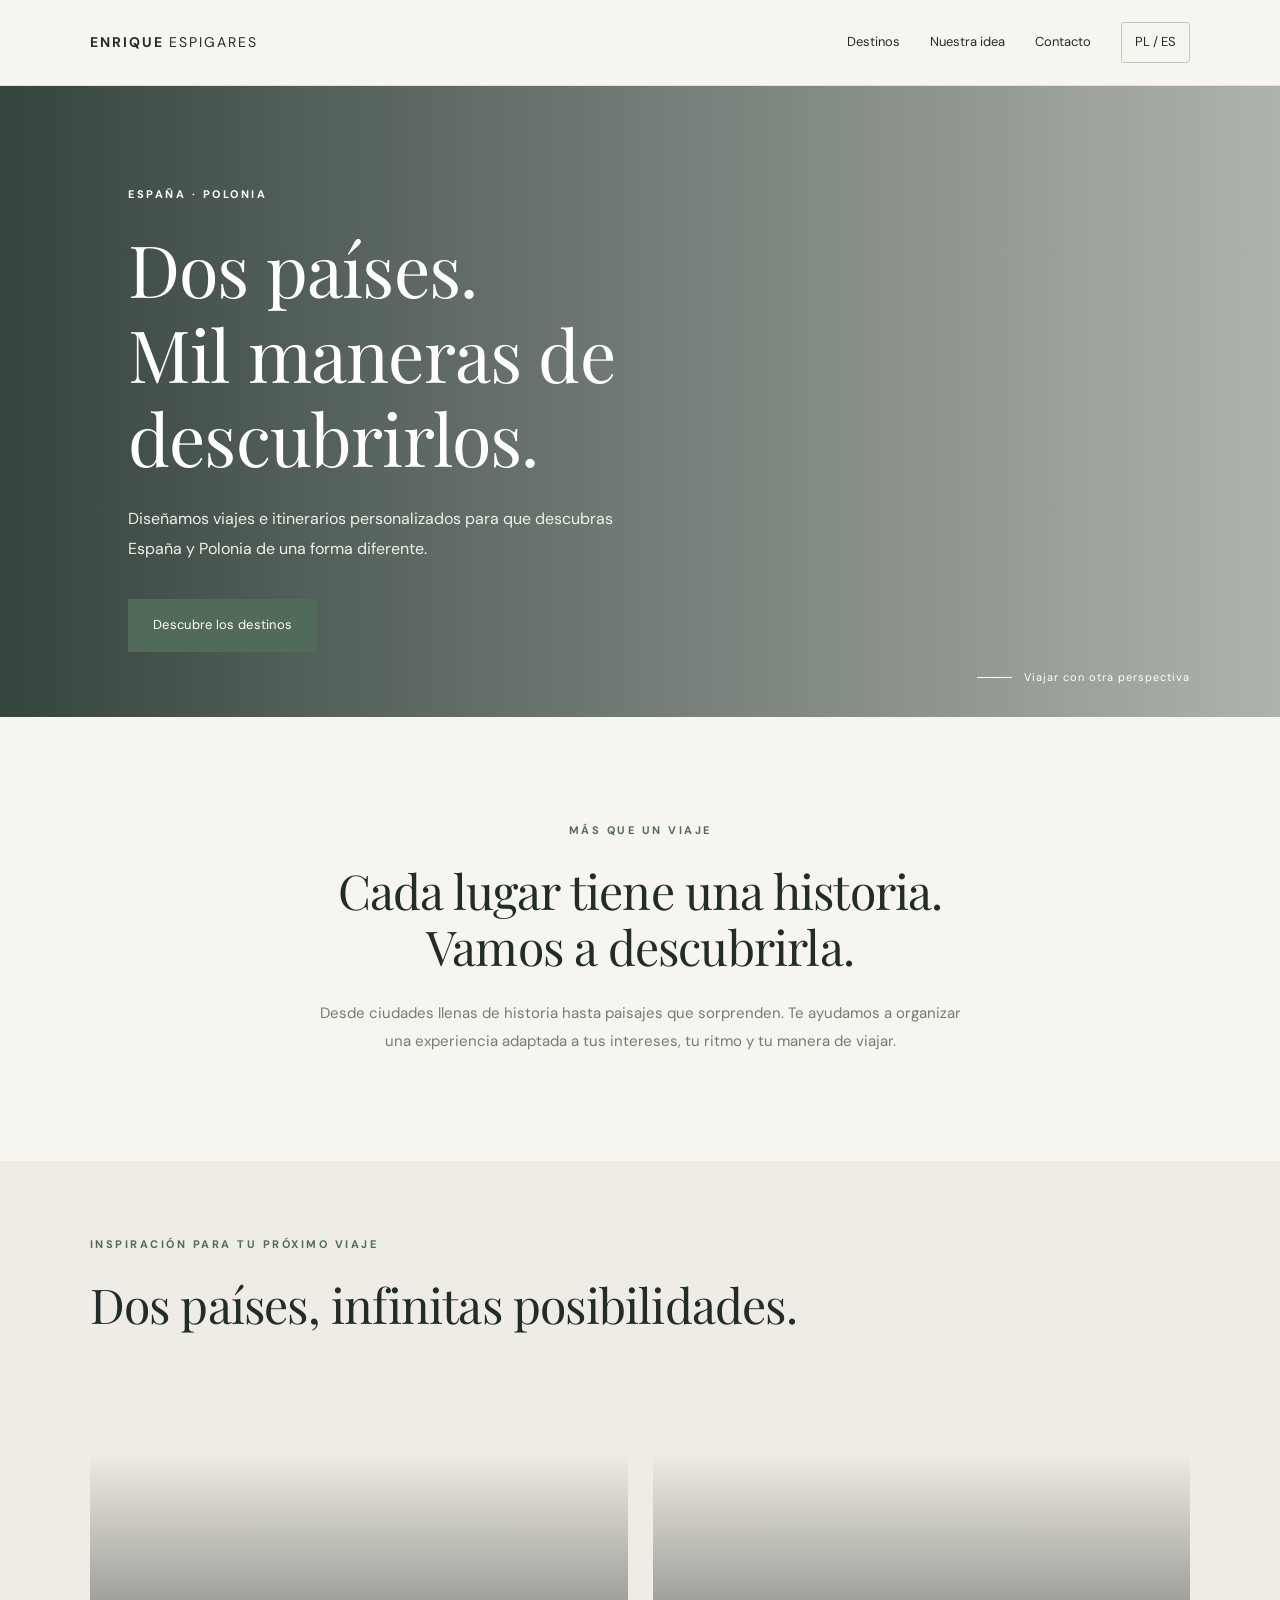
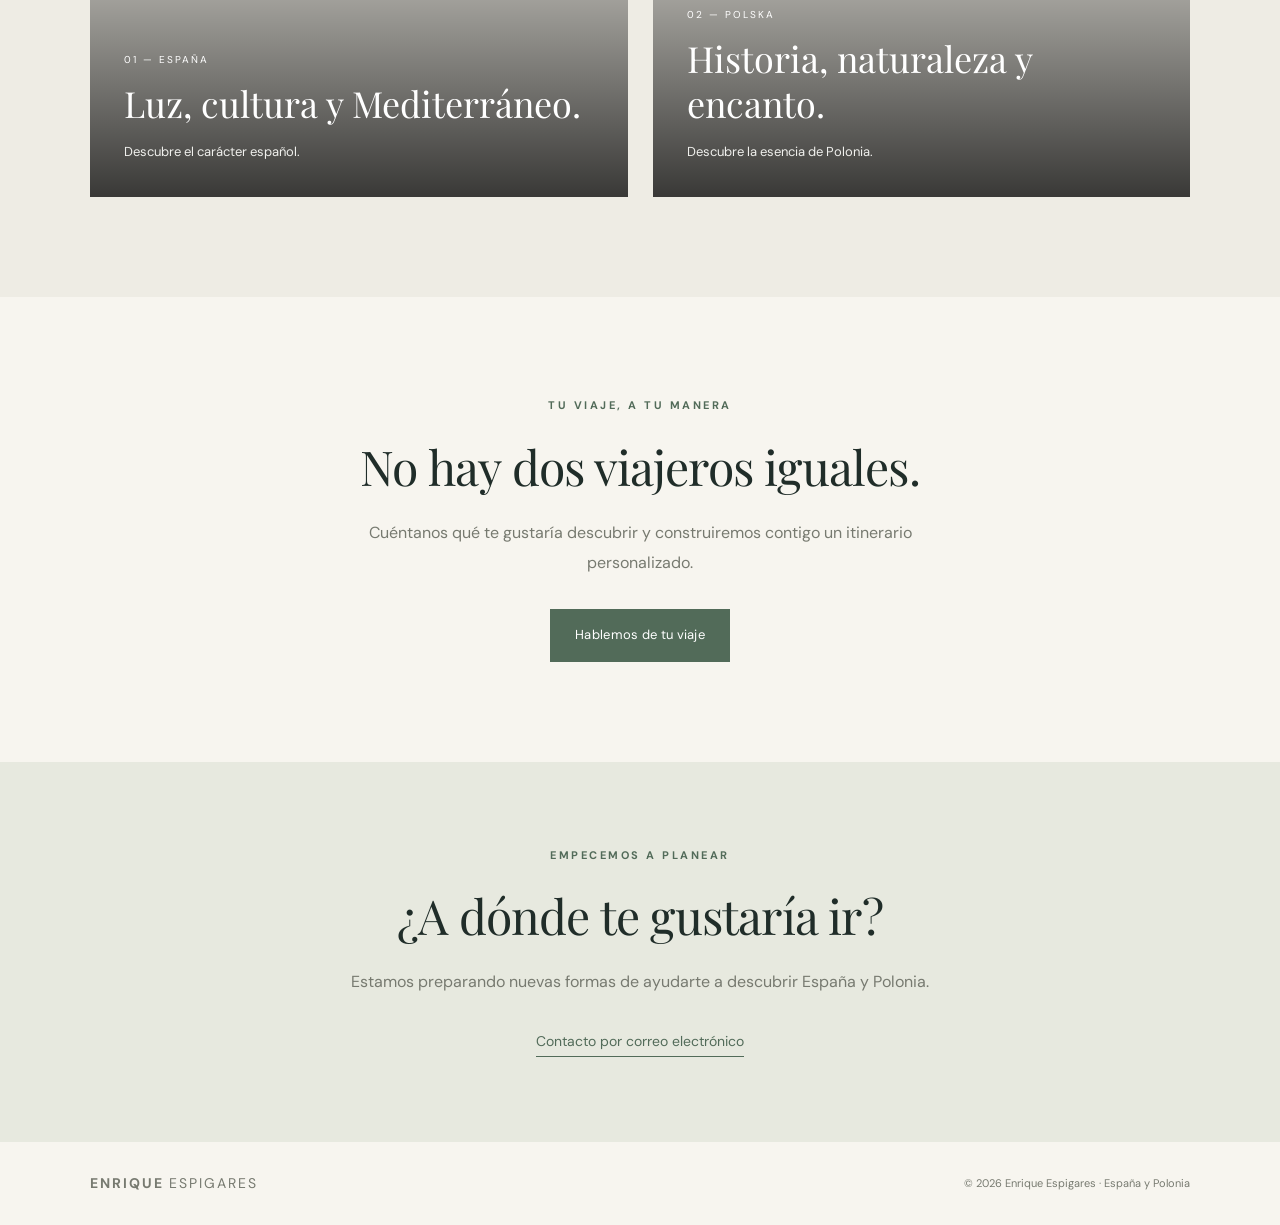
==== index.html @ e88c7cc9 "Primera version de la web" ====
<!DOCTYPE html>
<html lang="es">
<head>
  <meta charset="UTF-8">
  <meta name="viewport" content="width=device-width, initial-scale=1.0">

  <meta name="description" content="Viajes personalizados entre España y Polonia. Descubre nuevos destinos con itinerarios creados a tu medida.">

  <title>Enrique Espigares | Viajes entre España y Polonia</title>

  <link rel="stylesheet" href="style.css">
  <script src="script.js" defer></script>
</head>
<body>

  <header class="header">
    <a href="#" class="logo">ENRIQUE <span>ESPIGARES</span></a>

    <nav class="navigation">
  <a href="#destinos" id="nav-destinations">Destinos</a>
<a href="#experiencia" id="nav-experience">Nuestra idea</a>
<a href="#contacto" id="nav-contact">Contacto</a>
      <button id="language-toggle" class="language-button">PL / ES</button>
    </nav>
  </header>

  <main>
    <section class="hero">
      <div class="hero-content">
        <p class="eyebrow">ESPAÑA · POLONIA</p>

        <h1 id="hero-title">Dos países.<br>Mil maneras de descubrirlos.</h1>

        <p id="hero-description" class="hero-description">
          Diseñamos viajes e itinerarios personalizados para que descubras España y Polonia de una forma diferente.
        </p>

        <a href="#destinos" class="primary-button" id="hero-button">
          Descubre los destinos
        </a>
      </div>

      <div class="hero-note">
        <span class="note-line"></span>
<span id="hero-note">Viajar con otra perspectiva</span>      </div>
    </section>

    <section class="intro" id="experiencia">
      <p class="eyebrow">MÁS QUE UN VIAJE</p>
      <h2 id="intro-title">Cada lugar tiene una historia.<br>Vamos a descubrirla.</h2>
      <p id="intro-description">
        Desde ciudades llenas de historia hasta paisajes que sorprenden.
        Te ayudamos a organizar una experiencia adaptada a tus intereses,
        tu ritmo y tu manera de viajar.
      </p>
    </section>

    <section class="destinations" id="destinos">
      <div class="section-heading">
        <div>
          <p class="eyebrow">INSPIRACIÓN PARA TU PRÓXIMO VIAJE</p>
          <h2 id="destinations-title">Dos países, infinitas posibilidades.</h2>
        </div>
      </div>

      <div class="destination-grid">
        <article class="destination-card spain">
          <div class="destination-overlay">
            <p>01 — ESPAÑA</p>
            <h3 id="spain-title">Luz, cultura y Mediterráneo.</h3>
            <span id="spain-description">Descubre el carácter español.</span>
          </div>
        </article>

        <article class="destination-card poland">
          <div class="destination-overlay">
            <p>02 — POLSKA</p>
            <h3 id="poland-title">Historia, naturaleza y encanto.</h3>
            <span id="poland-description">Descubre la esencia de Polonia.</span>
          </div>
        </article>
      </div>
    </section>

    <section class="personalized">
      <p class="eyebrow">TU VIAJE, A TU MANERA</p>
      <h2 id="personalized-title">No hay dos viajeros iguales.</h2>
      <p id="personalized-description">
        Cuéntanos qué te gustaría descubrir y construiremos contigo un itinerario personalizado.
      </p>
      <a href="#contacto" class="primary-button" id="personalized-button">
        Hablemos de tu viaje
      </a>
    </section>

    <section class="contact" id="contacto">
      <p class="eyebrow">EMPECEMOS A PLANEAR</p>
      <h2 id="contact-title">¿A dónde te gustaría ir?</h2>
      <p id="contact-description">
        Estamos preparando nuevas formas de ayudarte a descubrir España y Polonia.
      </p>
<a class="contact-link" id="contact-link" href="mailto:">Contacto por correo electrónico</a>    </section>
  </main>

  <footer class="footer">
    <a href="#" class="logo">ENRIQUE <span>ESPIGARES</span></a>
    <p>© 2026 Enrique Espigares · España y Polonia</p>
  </footer>

</body>
</html>
---- style.css ----
@import url('https://fonts.googleapis.com/css2?family=DM+Sans:wght@400;500;600;700&family=Playfair+Display:wght@400;500;600;700&display=swap');

:root {
  --cream: #f7f5ef;
  --dark: #202d29;
  --green: #526b59;
  --muted: #777a70;
  --white: #ffffff;
  --line: #e4e1d8;
}

* {
  box-sizing: border-box;
  margin: 0;
  padding: 0;
}

html {
  scroll-behavior: smooth;
}

body {
  background: var(--cream);
  color: var(--dark);
  font-family: 'DM Sans', sans-serif;
  line-height: 1.6;
}

a {
  color: inherit;
  text-decoration: none;
}

.header {
  min-height: 84px;
  padding: 22px 7%;
  display: flex;
  justify-content: space-between;
  align-items: center;
  gap: 24px;
  border-bottom: 1px solid var(--line);
}

.logo {
  font-size: 14px;
  font-weight: 700;
  letter-spacing: 2px;
  white-space: nowrap;
}

.logo span {
  font-weight: 400;
}

.navigation {
  display: flex;
  align-items: center;
  gap: 30px;
  font-size: 13px;
}

.navigation a {
  transition: color 0.2s;
}

.navigation a:hover {
  color: var(--green);
}

.language-button {
  background: transparent;
  border: 1px solid #c8c9bd;
  border-radius: 3px;
  padding: 9px 13px;
  color: var(--dark);
  cursor: pointer;
  font: inherit;
}

.hero {
  min-height: 570px;
  padding: 100px 10% 65px;
  display: flex;
  flex-direction: column;
  justify-content: center;
  position: relative;
  overflow: hidden;
  background:
    linear-gradient(90deg, rgba(22, 39, 33, 0.86), rgba(22, 39, 33, 0.32)),
    url('https://images.unsplash.com/photo-1539037116277-4db20889f2d4?auto=format&fit=crop&w=2000&q=85')
    center 48% / cover no-repeat;
  color: var(--white);
}

.hero-content {
  max-width: 720px;
}

.eyebrow {
  font-size: 11px;
  font-weight: 700;
  letter-spacing: 2.5px;
  margin-bottom: 23px;
}

.hero h1,
.intro h2,
.section-heading h2,
.personalized h2,
.contact h2 {
  font-family: 'Playfair Display', Georgia, serif;
  font-weight: 400;
  line-height: 1.17;
  letter-spacing: -0.8px;
}

.hero h1 {
  font-size: clamp(42px, 6vw, 72px);
  margin-bottom: 25px;
}

.hero-description {
  max-width: 490px;
  font-size: 16px;
  line-height: 1.9;
  color: #f0f0e9;
  margin-bottom: 34px;
}

.primary-button {
  display: inline-block;
  background: var(--green);
  color: white;
  padding: 15px 24px;
  font-size: 13px;
  letter-spacing: 0.3px;
  border: 1px solid var(--green);
  transition: background 0.2s, color 0.2s;
}

.primary-button:hover {
  background: transparent;
  color: inherit;
}

.hero-note {
  position: absolute;
  bottom: 30px;
  right: 7%;
  display: flex;
  align-items: center;
  gap: 12px;
  font-size: 11px;
  letter-spacing: 1px;
}

.note-line {
  width: 35px;
  height: 1px;
  background: white;
}

.intro {
  padding: 105px 24px;
  text-align: center;
  max-width: 850px;
  margin: auto;
}

.intro .eyebrow,
.section-heading .eyebrow,
.personalized .eyebrow,
.contact .eyebrow {
  color: var(--green);
}

.intro h2,
.section-heading h2,
.personalized h2,
.contact h2 {
  font-size: clamp(34px, 4vw, 48px);
  margin-bottom: 24px;
}

.intro > p:last-child {
  max-width: 650px;
  margin: auto;
  color: var(--muted);
  font-size: 15px;
  line-height: 1.9;
}

.destinations {
  padding: 75px 7% 100px;
  background: #eeece4;
}

.section-heading {
  margin-bottom: 35px;
}

.destination-grid {
  display: grid;
  grid-template-columns: repeat(2, minmax(0, 1fr));
  gap: 25px;
}

.destination-card {
  min-height: 430px;
  position: relative;
  display: flex;
  align-items: flex-end;
  overflow: hidden;
  background-position: center;
  background-size: cover;
  color: white;
}

.destination-card::before {
  content: "";
  position: absolute;
  inset: 0;
  background: linear-gradient(transparent 20%, rgba(0, 0, 0, 0.76));
  transition: background 0.25s;
}

.destination-card:hover::before {
  background: linear-gradient(transparent 10%, rgba(0, 0, 0, 0.82));
}

.spain {
  background-image: url('https://images.unsplash.com/photo-1559386484-97dfc0e15539?auto=format&fit=crop&w=1100&q=85');
}

.poland {
  background-image: url('https://images.unsplash.com/photo-1519197924294-4ba991a11128?auto=format&fit=crop&w=1100&q=85');
}

.destination-overlay {
  position: relative;
  padding: 34px;
}

.destination-overlay p {
  font-size: 10px;
  letter-spacing: 2px;
  margin-bottom: 13px;
}

.destination-overlay h3 {
  font-family: 'Playfair Display', Georgia, serif;
  font-size: clamp(26px, 3vw, 36px);
  font-weight: 400;
  line-height: 1.25;
  margin-bottom: 12px;
}

.destination-overlay span {
  font-size: 13px;
  color: #f0f0ed;
}

.personalized {
  padding: 100px 24px;
  text-align: center;
  max-width: 780px;
  margin: auto;
}

.personalized > p:not(.eyebrow),
.contact > p:not(.eyebrow) {
  color: var(--muted);
  max-width: 590px;
  margin: 0 auto 30px;
  line-height: 1.9;
}

.contact {
  background: #e7e9df;
  padding: 85px 24px;
  text-align: center;
}

.contact-link {
  display: inline-block;
  border-bottom: 1px solid var(--green);
  padding-bottom: 4px;
  color: var(--green);
  font-size: 14px;
}

.footer {
  padding: 30px 7%;
  display: flex;
  align-items: center;
  justify-content: space-between;
  gap: 20px;
  font-size: 11px;
  color: var(--muted);
}

@media (max-width: 700px) {
  .header {
    padding: 18px 5%;
    align-items: flex-start;
    flex-direction: column;
    gap: 15px;
  }

  .navigation {
    width: 100%;
    flex-wrap: wrap;
    gap: 14px 20px;
    font-size: 12px;
  }

  .hero {
    min-height: 540px;
    padding: 75px 7% 90px;
  }

  .hero-note {
    right: 7%;
    bottom: 22px;
  }

  .intro {
    padding: 75px 7%;
  }

  .destinations {
    padding: 65px 5%;
  }

  .destination-grid {
    grid-template-columns: 1fr;
    gap: 18px;
  }

  .destination-card {
    min-height: 360px;
  }

  .destination-overlay {
    padding: 25px;
  }

  .personalized {
    padding: 75px 7%;
  }

  .footer {
    flex-direction: column;
    align-items: flex-start;
    padding: 28px 5%;
  }
}
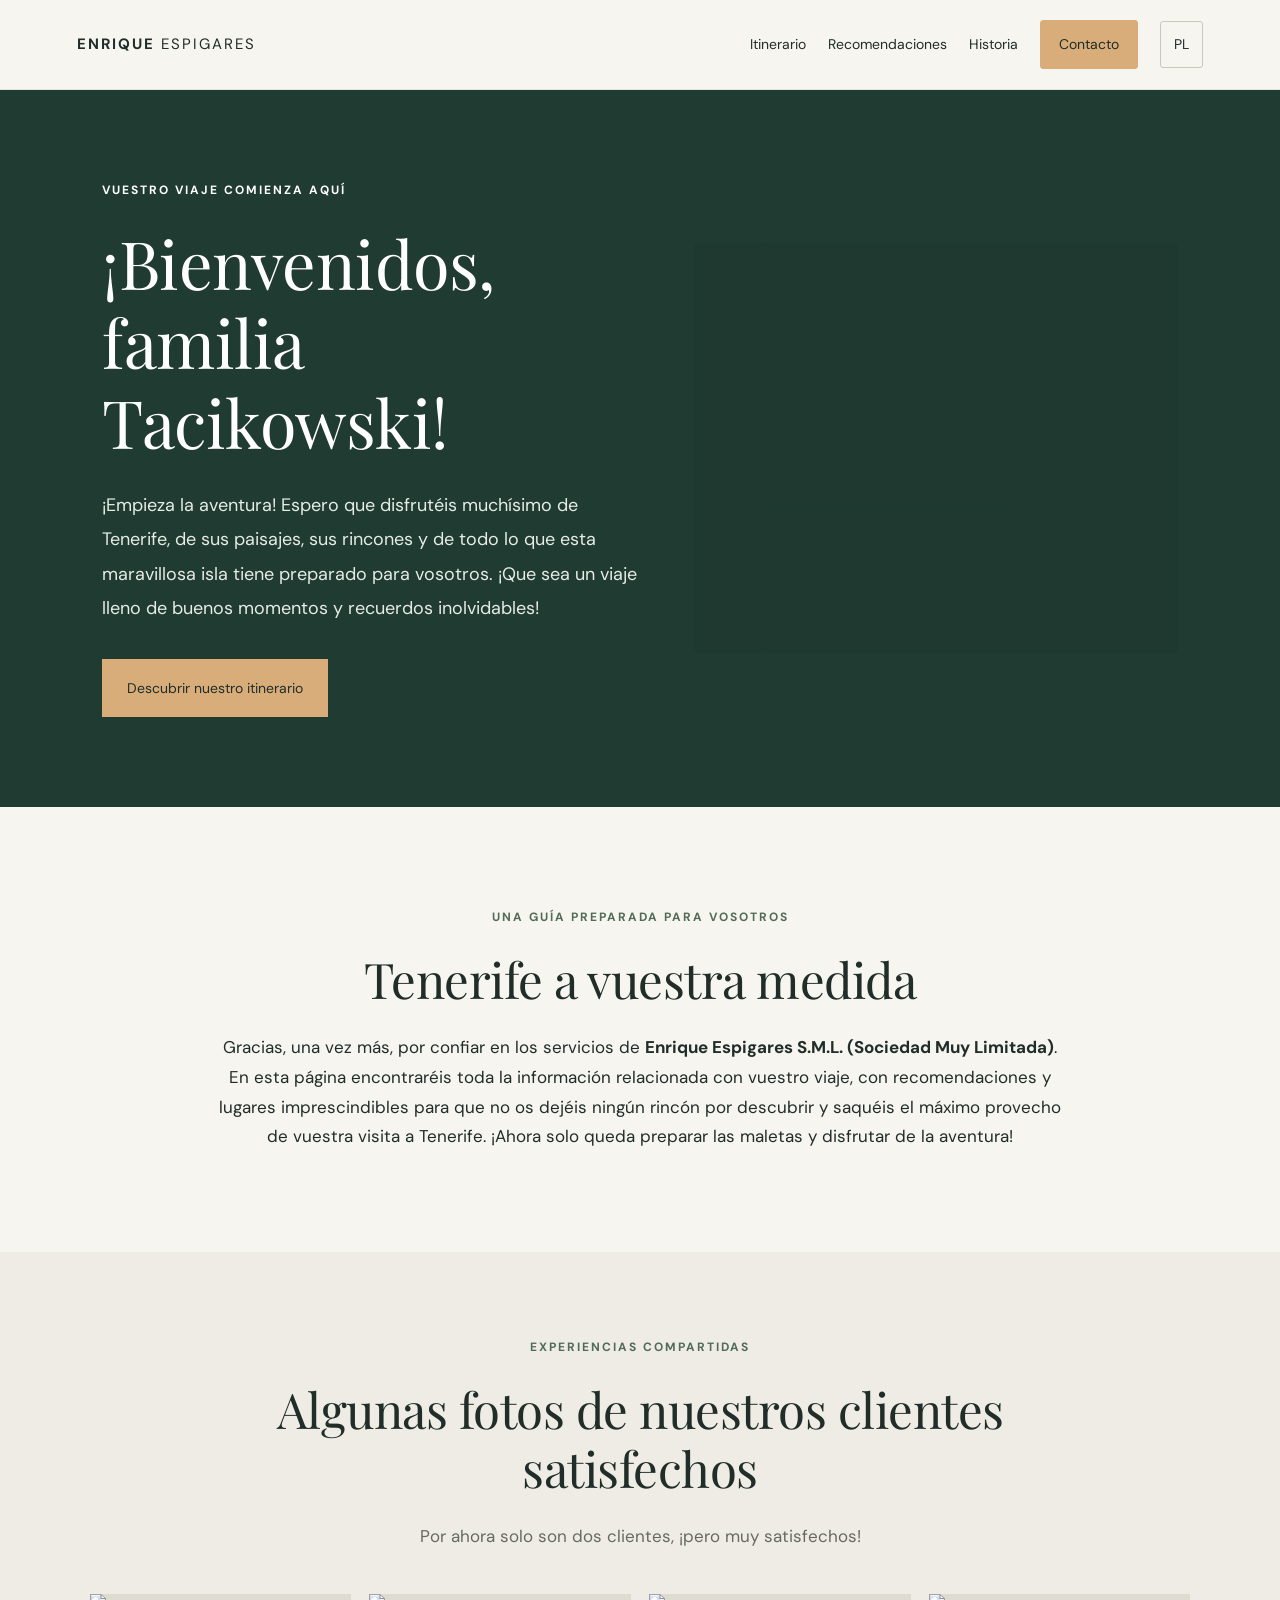
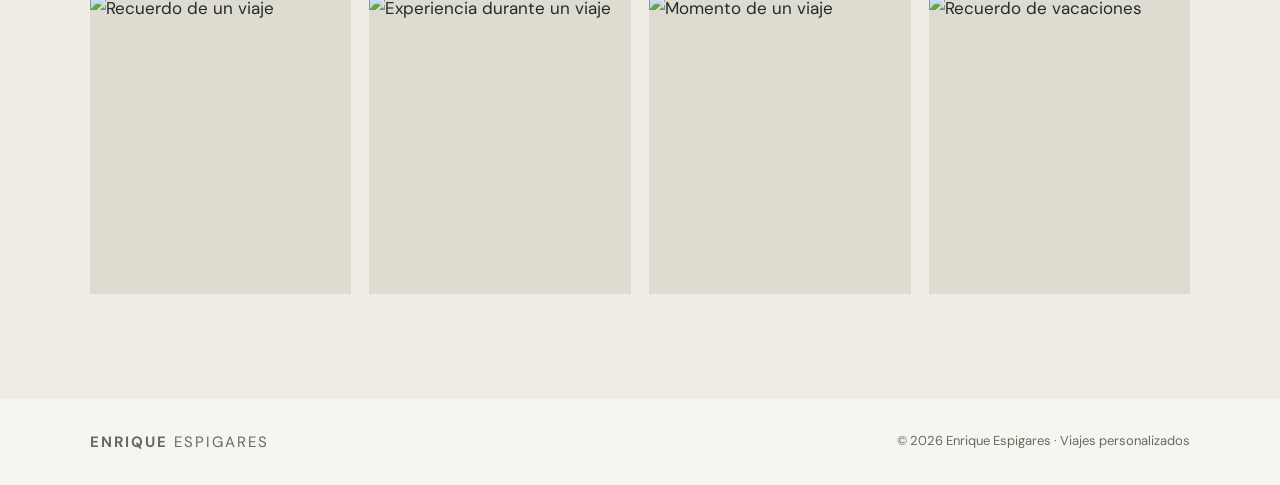
==== commit c67ec857: "Actualización de la web y del itinerario" ====
--- a/index.html
+++ b/index.html
@@ -4,109 +4,126 @@
 <head>
   <meta charset="UTF-8">
   <meta name="viewport" content="width=device-width, initial-scale=1.0">
-
-  <meta name="description" content="Viajes personalizados entre España y Polonia. Descubre nuevos destinos con itinerarios creados a tu medida.">
-
-  <title>Enrique Espigares | Viajes entre España y Polonia</title>
-
+  <meta name="description" content="Guía de viaje personalizada a Tenerife para la familia Tacikowski.">
+  <title>Familia Tacikowski | Tenerife con Enrique Espigares</title>
   <link rel="stylesheet" href="style.css">
   <script src="script.js" defer></script>
 </head>
+
 <body>
-
   <header class="header">
-    <a href="#" class="logo">ENRIQUE <span>ESPIGARES</span></a>
+    <a href="index.html" class="logo">ENRIQUE <span>ESPIGARES</span></a>
 
     <nav class="navigation">
-  <a href="#destinos" id="nav-destinations">Destinos</a>
-<a href="#experiencia" id="nav-experience">Nuestra idea</a>
-<a href="#contacto" id="nav-contact">Contacto</a>
-      <button id="language-toggle" class="language-button">PL / ES</button>
+      <a href="itinerario.html" id="nav-itinerary">Itinerario</a>
+      <a href="recomendaciones.html" id="nav-tenerife">Recomendaciones</a>
+      <a href="historia.html" id="nav-history">Historia</a>
+      <button id="contact-toggle" class="contact-button">Contacto</button>
+      <button id="language-toggle" class="language-button">PL</button>
     </nav>
   </header>
 
   <main>
     <section class="hero">
       <div class="hero-content">
-        <p class="eyebrow">ESPAÑA · POLONIA</p>
-
-        <h1 id="hero-title">Dos países.<br>Mil maneras de descubrirlos.</h1>
-
-        <p id="hero-description" class="hero-description">
-          Diseñamos viajes e itinerarios personalizados para que descubras España y Polonia de una forma diferente.
+        <p class="eyebrow" id="hero-eyebrow">
+          VUESTRO VIAJE COMIENZA AQUÍ
         </p>
 
-        <a href="#destinos" class="primary-button" id="hero-button">
-          Descubre los destinos
+        <h1 id="hero-title">¡Bienvenidos, familia Tacikowski!</h1>
+
+        <p id="hero-description">
+          ¡Empieza la aventura! Espero que disfrutéis muchísimo de Tenerife,
+          de sus paisajes, sus rincones y de todo lo que esta maravillosa isla
+          tiene preparado para vosotros. ¡Que sea un viaje lleno de buenos
+          momentos y recuerdos inolvidables!
+        </p>
+
+        <a href="itinerario.html" class="primary-button" id="hero-button">
+          Descubrir nuestro itinerario
         </a>
       </div>
 
-      <div class="hero-note">
-        <span class="note-line"></span>
-<span id="hero-note">Viajar con otra perspectiva</span>      </div>
+      <div class="hero-image"
+           role="img"
+           aria-label="Paisaje de Masca, Tenerife"></div>
     </section>
 
-    <section class="intro" id="experiencia">
-      <p class="eyebrow">MÁS QUE UN VIAJE</p>
-      <h2 id="intro-title">Cada lugar tiene una historia.<br>Vamos a descubrirla.</h2>
-      <p id="intro-description">
-        Desde ciudades llenas de historia hasta paisajes que sorprenden.
-        Te ayudamos a organizar una experiencia adaptada a tus intereses,
-        tu ritmo y tu manera de viajar.
+    <section class="intro">
+      <p class="eyebrow" id="intro-eyebrow">
+        UNA GUÍA PREPARADA PARA VOSOTROS
       </p>
+
+      <h2 id="intro-title">Tenerife a vuestra medida</h2>
+
+   
+
+<p id="intro-description">Gracias, una vez más, por confiar en los servicios de <strong>Enrique Espigares S.M.L. (Sociedad Muy Limitada)</strong>. En esta página encontraréis toda la información relacionada con vuestro viaje, con recomendaciones y lugares imprescindibles para que no os dejéis ningún rincón por descubrir y saquéis el máximo provecho de vuestra visita a Tenerife. ¡Ahora solo queda preparar las maletas y disfrutar de la aventura!</p>
+</p>
+
     </section>
 
-    <section class="destinations" id="destinos">
+    <section class="satisfied" id="clientes">
       <div class="section-heading">
-        <div>
-          <p class="eyebrow">INSPIRACIÓN PARA TU PRÓXIMO VIAJE</p>
-          <h2 id="destinations-title">Dos países, infinitas posibilidades.</h2>
-        </div>
+        <p class="eyebrow" id="gallery-eyebrow">
+          EXPERIENCIAS COMPARTIDAS
+        </p>
+
+        <h2 id="gallery-title">
+          Algunas fotos de nuestros clientes satisfechos
+        </h2>
+
+        <p id="gallery-description">
+          Por ahora solo son dos clientes, ¡pero muy satisfechos!
+        </p>
       </div>
 
-      <div class="destination-grid">
-        <article class="destination-card spain">
-          <div class="destination-overlay">
-            <p>01 — ESPAÑA</p>
-            <h3 id="spain-title">Luz, cultura y Mediterráneo.</h3>
-            <span id="spain-description">Descubre el carácter español.</span>
-          </div>
-        </article>
-
-        <article class="destination-card poland">
-          <div class="destination-overlay">
-            <p>02 — POLSKA</p>
-            <h3 id="poland-title">Historia, naturaleza y encanto.</h3>
-            <span id="poland-description">Descubre la esencia de Polonia.</span>
-          </div>
-        </article>
+      <div class="gallery">
+        <img src="fotos/IMG_5880.jpg" alt="Recuerdo de un viaje">
+        <img src="fotos/IMG_9016.jpg" alt="Experiencia durante un viaje">
+        <img src="fotos/IMG_4511.JPG" alt="Momento de un viaje">
+        <img src="fotos/IMG_8106.JPG" alt="Recuerdo de vacaciones">
       </div>
     </section>
+  </main>
 
-    <section class="personalized">
-      <p class="eyebrow">TU VIAJE, A TU MANERA</p>
-      <h2 id="personalized-title">No hay dos viajeros iguales.</h2>
-      <p id="personalized-description">
-        Cuéntanos qué te gustaría descubrir y construiremos contigo un itinerario personalizado.
+  <div class="contact-backdrop" id="contact-backdrop" hidden>
+    <section class="contact-modal"
+             role="dialog"
+             aria-modal="true"
+             aria-labelledby="contact-modal-title">
+
+      <button class="modal-close"
+              id="contact-close"
+              aria-label="Cerrar">×</button>
+
+      <p class="eyebrow" id="contact-modal-eyebrow">
+        ESTOY A VUESTRA DISPOSICIÓN
       </p>
-      <a href="#contacto" class="primary-button" id="personalized-button">
-        Hablemos de tu viaje
+
+      <h2 id="contact-modal-title">Hablemos</h2>
+
+      <p id="contact-modal-description">
+        Si necesitáis ayuda o tenéis alguna pregunta, podéis contactar conmigo.
+      </p>
+
+      <a class="contact-detail" href="mailto:enriquelinares1311@gmail.com">
+        <span>Email</span>
+        enriquelinares1311@gmail.com
+      </a>
+
+      <a class="contact-detail" href="tel:+34616603728">
+        <span>Teléfono</span>
+        +34 616 603 728
       </a>
     </section>
-
-    <section class="contact" id="contacto">
-      <p class="eyebrow">EMPECEMOS A PLANEAR</p>
-      <h2 id="contact-title">¿A dónde te gustaría ir?</h2>
-      <p id="contact-description">
-        Estamos preparando nuevas formas de ayudarte a descubrir España y Polonia.
-      </p>
-<a class="contact-link" id="contact-link" href="mailto:">Contacto por correo electrónico</a>    </section>
-  </main>
+  </div>
 
   <footer class="footer">
-    <a href="#" class="logo">ENRIQUE <span>ESPIGARES</span></a>
-    <p>© 2026 Enrique Espigares · España y Polonia</p>
+    <a href="index.html" class="logo">ENRIQUE <span>ESPIGARES</span></a>
+    <p id="footer-text">
+      © 2026 Enrique Espigares · Viajes personalizados
+    </p>
   </footer>
-
 </body>
 </html>
--- a/style.css
+++ b/style.css
@@ -5,9 +5,11 @@
   --cream: #f7f5ef;
   --dark: #202d29;
   --green: #526b59;
-  --muted: #777a70;
+  --deep-green: #203b32;
+  --muted: #666a60;
   --white: #ffffff;
   --line: #e4e1d8;
+  --sand: #d9ad79;
 }
 
 * {
@@ -24,7 +26,8 @@
   background: var(--cream);
   color: var(--dark);
   font-family: 'DM Sans', sans-serif;
-  line-height: 1.6;
+  font-size: 17px;
+  line-height: 1.75;
 }
 
 a {
@@ -32,18 +35,23 @@
   text-decoration: none;
 }
 
+button {
+  font: inherit;
+}
+
 .header {
-  min-height: 84px;
-  padding: 22px 7%;
+  min-height: 88px;
+  padding: 20px 6%;
   display: flex;
   justify-content: space-between;
   align-items: center;
   gap: 24px;
   border-bottom: 1px solid var(--line);
+  background: var(--cream);
 }
 
 .logo {
-  font-size: 14px;
+  font-size: 15px;
   font-weight: 700;
   letter-spacing: 2px;
   white-space: nowrap;
@@ -56,8 +64,10 @@
 .navigation {
   display: flex;
   align-items: center;
-  gap: 30px;
-  font-size: 13px;
+  justify-content: flex-end;
+  flex-wrap: wrap;
+  gap: 22px;
+  font-size: 14px;
 }
 
 .navigation a {
@@ -66,228 +76,162 @@
 
 .navigation a:hover {
   color: var(--green);
+}
+
+.contact-button {
+  border: 1px solid var(--sand);
+  background: var(--sand);
+  color: var(--dark);
+  border-radius: 3px;
+  padding: 11px 18px;
+  cursor: pointer;
+  font-size: 14px;
+  transition: background 0.2s;
+}
+
+.contact-button:hover {
+  background: #e8c49b;
 }
 
 .language-button {
   background: transparent;
   border: 1px solid #c8c9bd;
   border-radius: 3px;
-  padding: 9px 13px;
+  padding: 10px 13px;
   color: var(--dark);
   cursor: pointer;
-  font: inherit;
+  font-size: 14px;
 }
 
 .hero {
-  min-height: 570px;
-  padding: 100px 10% 65px;
-  display: flex;
-  flex-direction: column;
-  justify-content: center;
-  position: relative;
-  overflow: hidden;
-  background:
-    linear-gradient(90deg, rgba(22, 39, 33, 0.86), rgba(22, 39, 33, 0.32)),
-    url('https://images.unsplash.com/photo-1539037116277-4db20889f2d4?auto=format&fit=crop&w=2000&q=85')
-    center 48% / cover no-repeat;
+  min-height: 610px;
+  padding: 90px 8%;
+  display: grid;
+  grid-template-columns: 1fr 0.9fr;
+  align-items: center;
+  gap: 55px;
+  background: var(--deep-green);
   color: var(--white);
 }
 
 .hero-content {
-  max-width: 720px;
+  max-width: 650px;
 }
 
 .eyebrow {
-  font-size: 11px;
+  font-size: 12px;
   font-weight: 700;
-  letter-spacing: 2.5px;
-  margin-bottom: 23px;
+  letter-spacing: 2px;
+  margin-bottom: 22px;
 }
 
 .hero h1,
 .intro h2,
 .section-heading h2,
-.personalized h2,
-.contact h2 {
+.contact-modal h2 {
   font-family: 'Playfair Display', Georgia, serif;
   font-weight: 400;
-  line-height: 1.17;
-  letter-spacing: -0.8px;
+  line-height: 1.2;
+  letter-spacing: -0.5px;
 }
 
 .hero h1 {
-  font-size: clamp(42px, 6vw, 72px);
-  margin-bottom: 25px;
-}
-
-.hero-description {
-  max-width: 490px;
-  font-size: 16px;
+  font-size: clamp(44px, 5.2vw, 68px);
+  margin-bottom: 26px;
+}
+
+.hero-content > p:not(.eyebrow) {
+  max-width: 540px;
+  font-size: 18px;
   line-height: 1.9;
-  color: #f0f0e9;
+  color: #e6ece6;
   margin-bottom: 34px;
 }
 
 .primary-button {
   display: inline-block;
-  background: var(--green);
-  color: white;
-  padding: 15px 24px;
-  font-size: 13px;
-  letter-spacing: 0.3px;
-  border: 1px solid var(--green);
+  background: var(--sand);
+  color: var(--dark);
+  padding: 16px 24px;
+  font-size: 14px;
+  border: 1px solid var(--sand);
   transition: background 0.2s, color 0.2s;
 }
 
 .primary-button:hover {
   background: transparent;
-  color: inherit;
-}
-
-.hero-note {
-  position: absolute;
-  bottom: 30px;
-  right: 7%;
-  display: flex;
-  align-items: center;
-  gap: 12px;
-  font-size: 11px;
-  letter-spacing: 1px;
-}
-
-.note-line {
-  width: 35px;
-  height: 1px;
-  background: white;
+  color: var(--white);
+}
+
+.hero-image {
+  min-height: 410px;
+  border-radius: 2px;
+  background:
+    linear-gradient(0deg, rgba(17, 35, 28, 0.08), rgba(17, 35, 28, 0.08)),
+    url('https://www.hola.com/horizon/landscape/07b2ba00c2fe-shutterstock527038132.jpg')
+    center / cover no-repeat;
 }
 
 .intro {
-  padding: 105px 24px;
+  padding: 100px 24px;
   text-align: center;
-  max-width: 850px;
+  max-width: 900px;
   margin: auto;
 }
 
 .intro .eyebrow,
-.section-heading .eyebrow,
-.personalized .eyebrow,
-.contact .eyebrow {
+.section-heading .eyebrow {
   color: var(--green);
 }
 
 .intro h2,
-.section-heading h2,
-.personalized h2,
-.contact h2 {
-  font-size: clamp(34px, 4vw, 48px);
+.section-heading h2 {
+  font-size: clamp(36px, 4vw, 49px);
   margin-bottom: 24px;
 }
 
 .intro > p:last-child {
-  max-width: 650px;
+  max-width: 700px;
   margin: auto;
   color: var(--muted);
-  font-size: 15px;
-  line-height: 1.9;
-}
-
-.destinations {
-  padding: 75px 7% 100px;
+  font-size: 17px;
+  line-height: 1.95;
+}
+
+.satisfied {
+  padding: 85px 7% 105px;
   background: #eeece4;
 }
 
 .section-heading {
-  margin-bottom: 35px;
-}
-
-.destination-grid {
+  max-width: 850px;
+  margin: 0 auto 42px;
+  text-align: center;
+}
+
+.section-heading > p:last-child {
+  color: var(--muted);
+  font-size: 17px;
+}
+
+.gallery {
   display: grid;
-  grid-template-columns: repeat(2, minmax(0, 1fr));
-  gap: 25px;
-}
-
-.destination-card {
-  min-height: 430px;
-  position: relative;
-  display: flex;
-  align-items: flex-end;
-  overflow: hidden;
-  background-position: center;
-  background-size: cover;
-  color: white;
-}
-
-.destination-card::before {
-  content: "";
-  position: absolute;
-  inset: 0;
-  background: linear-gradient(transparent 20%, rgba(0, 0, 0, 0.76));
-  transition: background 0.25s;
-}
-
-.destination-card:hover::before {
-  background: linear-gradient(transparent 10%, rgba(0, 0, 0, 0.82));
-}
-
-.spain {
-  background-image: url('https://images.unsplash.com/photo-1559386484-97dfc0e15539?auto=format&fit=crop&w=1100&q=85');
-}
-
-.poland {
-  background-image: url('https://images.unsplash.com/photo-1519197924294-4ba991a11128?auto=format&fit=crop&w=1100&q=85');
-}
-
-.destination-overlay {
-  position: relative;
-  padding: 34px;
-}
-
-.destination-overlay p {
-  font-size: 10px;
-  letter-spacing: 2px;
-  margin-bottom: 13px;
-}
-
-.destination-overlay h3 {
-  font-family: 'Playfair Display', Georgia, serif;
-  font-size: clamp(26px, 3vw, 36px);
-  font-weight: 400;
-  line-height: 1.25;
-  margin-bottom: 12px;
-}
-
-.destination-overlay span {
-  font-size: 13px;
-  color: #f0f0ed;
-}
-
-.personalized {
-  padding: 100px 24px;
-  text-align: center;
-  max-width: 780px;
-  margin: auto;
-}
-
-.personalized > p:not(.eyebrow),
-.contact > p:not(.eyebrow) {
-  color: var(--muted);
-  max-width: 590px;
-  margin: 0 auto 30px;
-  line-height: 1.9;
-}
-
-.contact {
-  background: #e7e9df;
-  padding: 85px 24px;
-  text-align: center;
-}
-
-.contact-link {
-  display: inline-block;
-  border-bottom: 1px solid var(--green);
-  padding-bottom: 4px;
-  color: var(--green);
-  font-size: 14px;
+  grid-template-columns: repeat(4, minmax(0, 1fr));
+  gap: 18px;
+}
+
+.gallery img {
+  display: block;
+  width: 100%;
+  height: 300px;
+  object-fit: cover;
+  background: #dedbd1;
+  transition: transform 0.3s, box-shadow 0.3s;
+}
+
+.gallery img:hover {
+  transform: translateY(-4px);
+  box-shadow: 0 12px 25px rgba(32, 45, 41, 0.12);
 }
 
 .footer {
@@ -296,58 +240,156 @@
   align-items: center;
   justify-content: space-between;
   gap: 20px;
-  font-size: 11px;
+  font-size: 13px;
   color: var(--muted);
 }
 
-@media (max-width: 700px) {
+/* Ventana de contacto */
+
+.contact-backdrop[hidden] {
+  display: none;
+}
+
+.contact-backdrop {
+  position: fixed;
+  inset: 0;
+  z-index: 1000;
+  display: flex;
+  align-items: center;
+  justify-content: center;
+  padding: 20px;
+  background: rgba(15, 27, 22, 0.65);
+}
+
+.contact-modal {
+  position: relative;
+  width: 100%;
+  max-width: 490px;
+  padding: 44px;
+  background: var(--cream);
+  box-shadow: 0 20px 70px rgba(0, 0, 0, 0.2);
+}
+
+.modal-close {
+  position: absolute;
+  top: 12px;
+  right: 17px;
+  border: 0;
+  background: transparent;
+  color: var(--dark);
+  font-size: 32px;
+  cursor: pointer;
+}
+
+.contact-modal .eyebrow {
+  color: var(--green);
+}
+
+.contact-modal h2 {
+  font-size: 43px;
+  margin-bottom: 16px;
+}
+
+.contact-modal > p:not(.eyebrow) {
+  color: var(--muted);
+  font-size: 16px;
+  margin-bottom: 26px;
+}
+
+.contact-detail {
+  display: block;
+  padding: 17px 0;
+  border-top: 1px solid var(--line);
+  overflow-wrap: anywhere;
+  font-size: 16px;
+}
+
+.contact-detail span {
+  display: block;
+  margin-bottom: 4px;
+  color: var(--muted);
+  font-size: 12px;
+  text-transform: uppercase;
+  letter-spacing: 1px;
+}
+
+@media (max-width: 1000px) {
   .header {
-    padding: 18px 5%;
     align-items: flex-start;
     flex-direction: column;
-    gap: 15px;
+  }
+
+  .navigation {
+    justify-content: flex-start;
+    gap: 14px 20px;
+  }
+
+  .hero {
+    gap: 30px;
+    padding: 70px 6%;
+  }
+
+  .hero-image {
+    min-height: 340px;
+  }
+
+  .gallery {
+    grid-template-columns: repeat(2, minmax(0, 1fr));
+  }
+}
+
+@media (max-width: 650px) {
+  body {
+    font-size: 16px;
+  }
+
+  .header {
+    padding: 20px 5%;
   }
 
   .navigation {
     width: 100%;
-    flex-wrap: wrap;
-    gap: 14px 20px;
-    font-size: 12px;
+    gap: 12px 16px;
+    font-size: 13px;
   }
 
   .hero {
-    min-height: 540px;
-    padding: 75px 7% 90px;
-  }
-
-  .hero-note {
-    right: 7%;
-    bottom: 22px;
+    grid-template-columns: 1fr;
+    padding: 65px 7% 45px;
+    gap: 35px;
+  }
+
+  .hero h1 {
+    font-size: clamp(40px, 10vw, 54px);
+  }
+
+  .hero-content > p:not(.eyebrow) {
+    font-size: 17px;
+  }
+
+  .hero-image {
+    min-height: 280px;
   }
 
   .intro {
     padding: 75px 7%;
   }
 
-  .destinations {
+  .intro > p:last-child,
+  .section-heading > p:last-child {
+    font-size: 16px;
+  }
+
+  .satisfied {
     padding: 65px 5%;
   }
 
-  .destination-grid {
-    grid-template-columns: 1fr;
-    gap: 18px;
-  }
-
-  .destination-card {
-    min-height: 360px;
-  }
-
-  .destination-overlay {
-    padding: 25px;
-  }
-
-  .personalized {
-    padding: 75px 7%;
+  .gallery {
+    gap: 10px;
+  }
+
+  .gallery img {
+    height: 220px;
   }
 
   .footer {
@@ -355,4 +397,18 @@
     align-items: flex-start;
     padding: 28px 5%;
   }
-}
+
+  .contact-modal {
+    padding: 38px 25px;
+  }
+}
+
+@media (max-width: 380px) {
+  .gallery {
+    grid-template-columns: 1fr;
+  }
+
+  .gallery img {
+    height: 260px;
+  }
+}
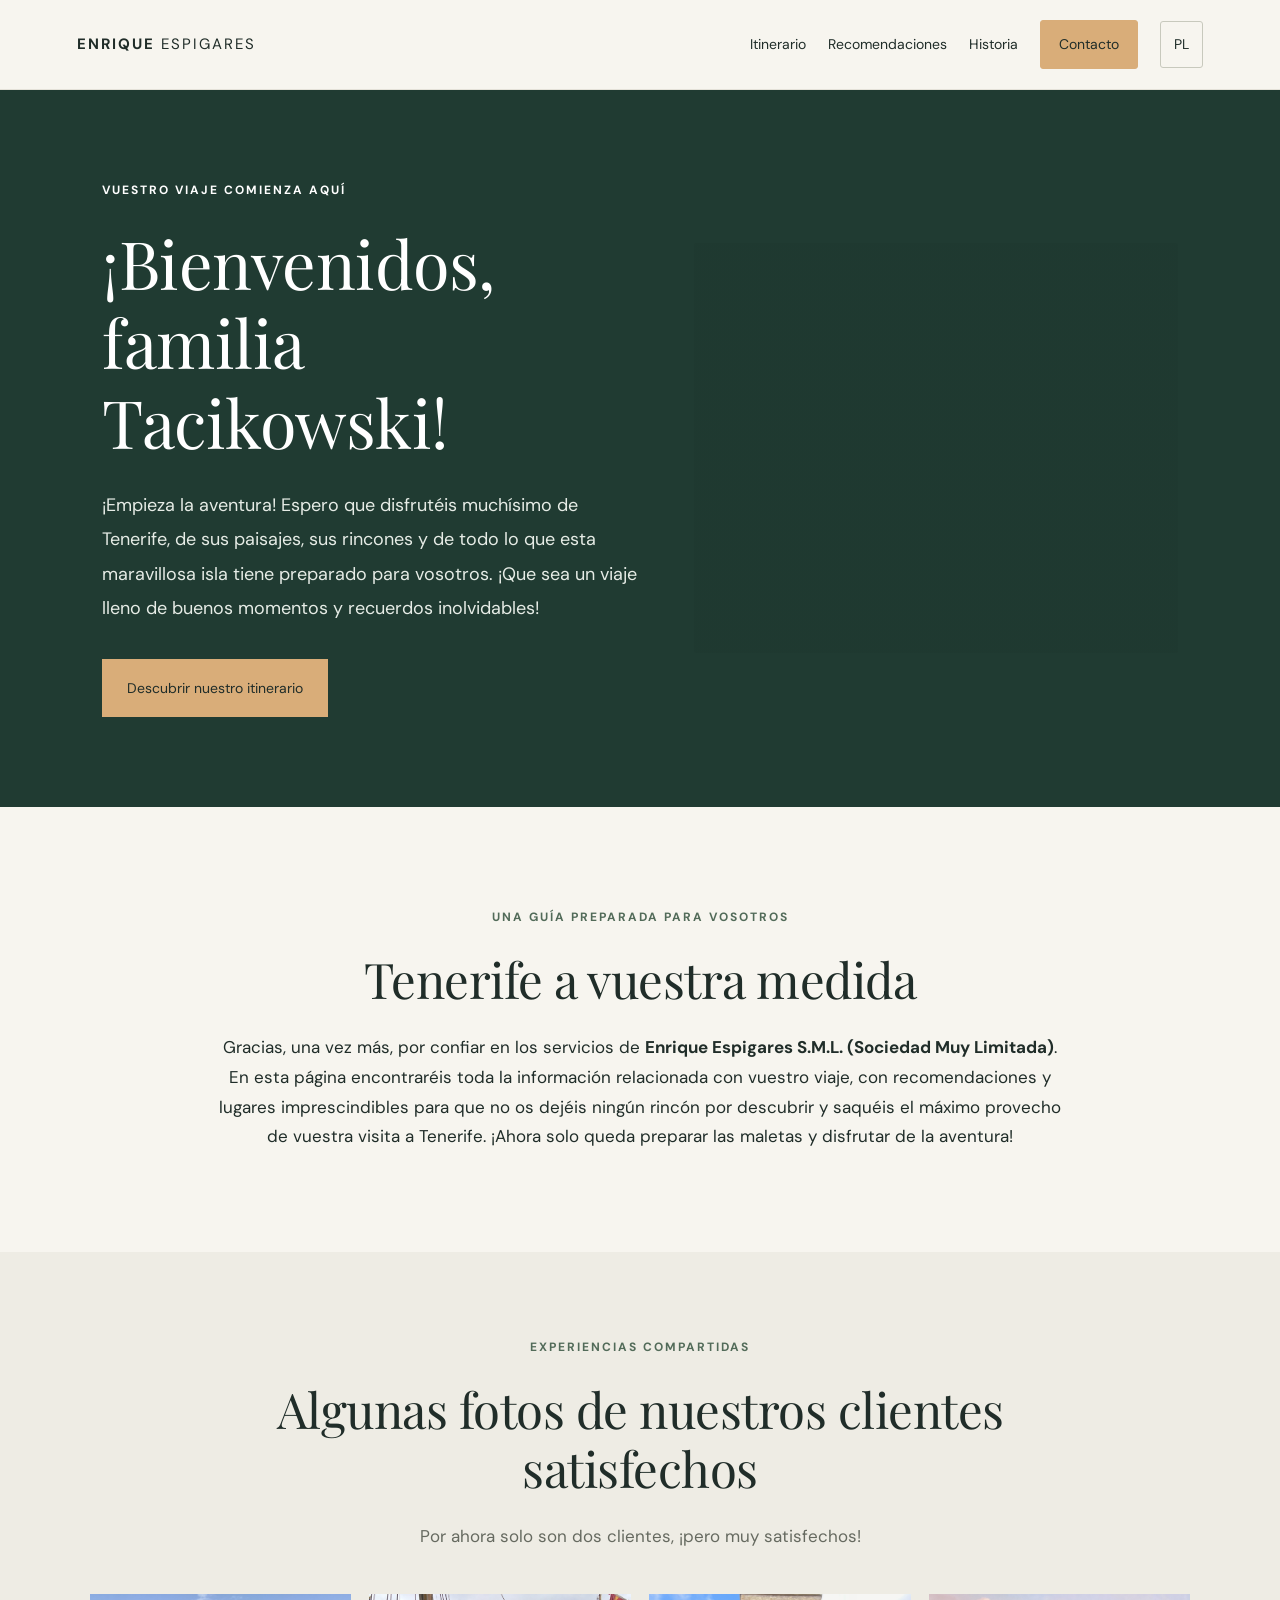
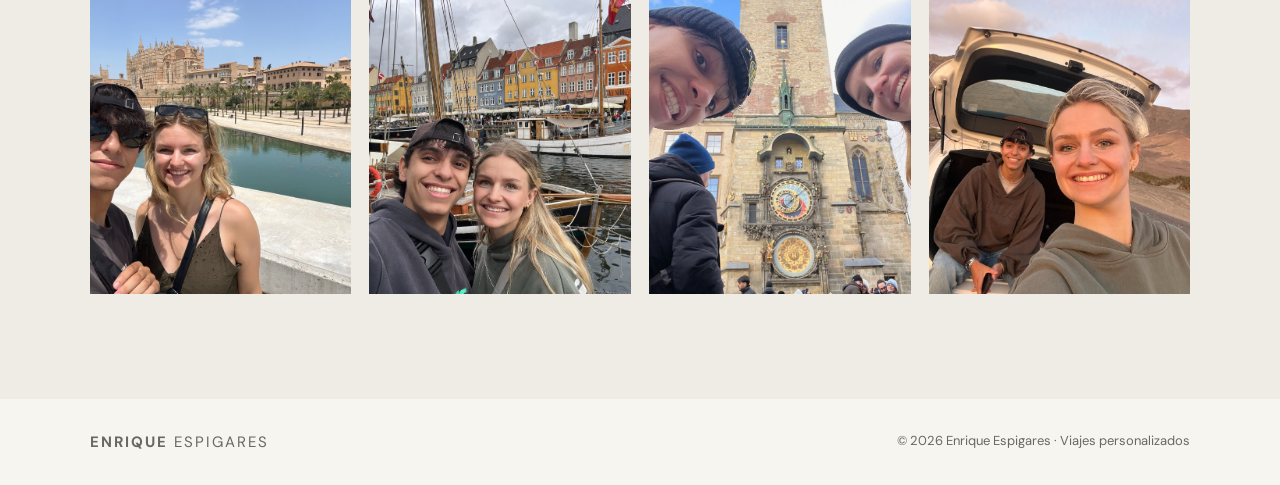
==== commit 68713294: "Corregir rutas de las fotos" ====
--- a/index.html
+++ b/index.html
@@ -79,10 +79,10 @@
       </div>
 
       <div class="gallery">
-        <img src="fotos/IMG_5880.jpg" alt="Recuerdo de un viaje">
-        <img src="fotos/IMG_9016.jpg" alt="Experiencia durante un viaje">
-        <img src="fotos/IMG_4511.JPG" alt="Momento de un viaje">
-        <img src="fotos/IMG_8106.JPG" alt="Recuerdo de vacaciones">
+      <img src="Fotos/IMG_5880.jpg" alt="Recuerdo de un viaje">
+<img src="Fotos/IMG_9016.jpg" alt="Experiencia durante un viaje">
+<img src="Fotos/IMG_4511.JPG" alt="Momento de un viaje">
+<img src="Fotos/IMG_8106.JPG" alt="Recuerdo de vacaciones">
       </div>
     </section>
   </main>
